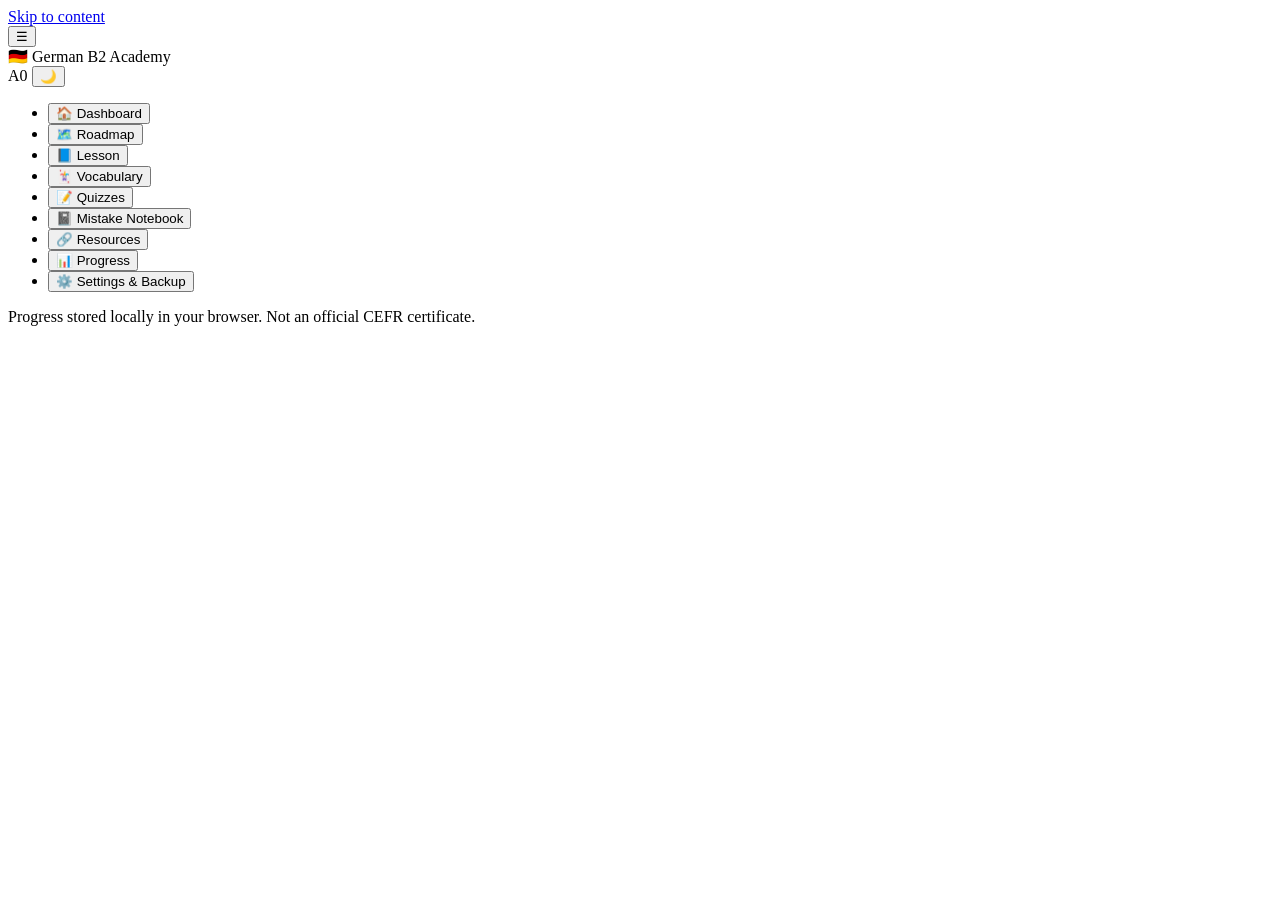
==== index.html @ 7a671cd4 "Rename index.html.html to index.html" ====
<!DOCTYPE html>
<html lang="en" dir="ltr">
<head>
<meta charset="utf-8">
<meta name="viewport" content="width=device-width, initial-scale=1">
<title>German B2 Academy</title>
<link rel="manifest" href="manifest.json">
<link rel="stylesheet" href="styles.css">
<meta name="theme-color" content="#1f4e79">
</head>
<body>
<a class="skip-link" href="#main">Skip to content</a>

<header class="topbar">
  <button class="menu-btn" id="menuBtn" aria-label="Toggle navigation" aria-expanded="false">☰</button>
  <div class="brand">🇩🇪 German B2 Academy</div>
  <div class="topbar-actions">
    <span class="level-pill" id="levelPill" title="Estimated level">A0</span>
    <button class="icon-btn" id="themeBtn" aria-label="Toggle dark mode">🌙</button>
  </div>
</header>

<nav class="sidebar" id="sidebar" aria-label="Main navigation">
  <ul>
    <li><button data-view="dashboard" class="nav-link active">🏠 Dashboard</button></li>
    <li><button data-view="roadmap"   class="nav-link">🗺️ Roadmap</button></li>
    <li><button data-view="lesson"    class="nav-link">📘 Lesson</button></li>
    <li><button data-view="vocab"     class="nav-link">🃏 Vocabulary</button></li>
    <li><button data-view="quiz"      class="nav-link">📝 Quizzes</button></li>
    <li><button data-view="mistakes"  class="nav-link">📓 Mistake Notebook</button></li>
    <li><button data-view="resources" class="nav-link">🔗 Resources</button></li>
    <li><button data-view="progress"  class="nav-link">📊 Progress</button></li>
    <li><button data-view="settings"  class="nav-link">⚙️ Settings &amp; Backup</button></li>
  </ul>
</nav>

<main id="main" class="content" tabindex="-1">
  <noscript>This app requires JavaScript. Please enable it.</noscript>
</main>

<footer class="site-footer">
  <p>Progress stored locally in your browser. Not an official CEFR certificate.</p>
</footer>

<script src="app.js" defer></script>
</body>
</html>
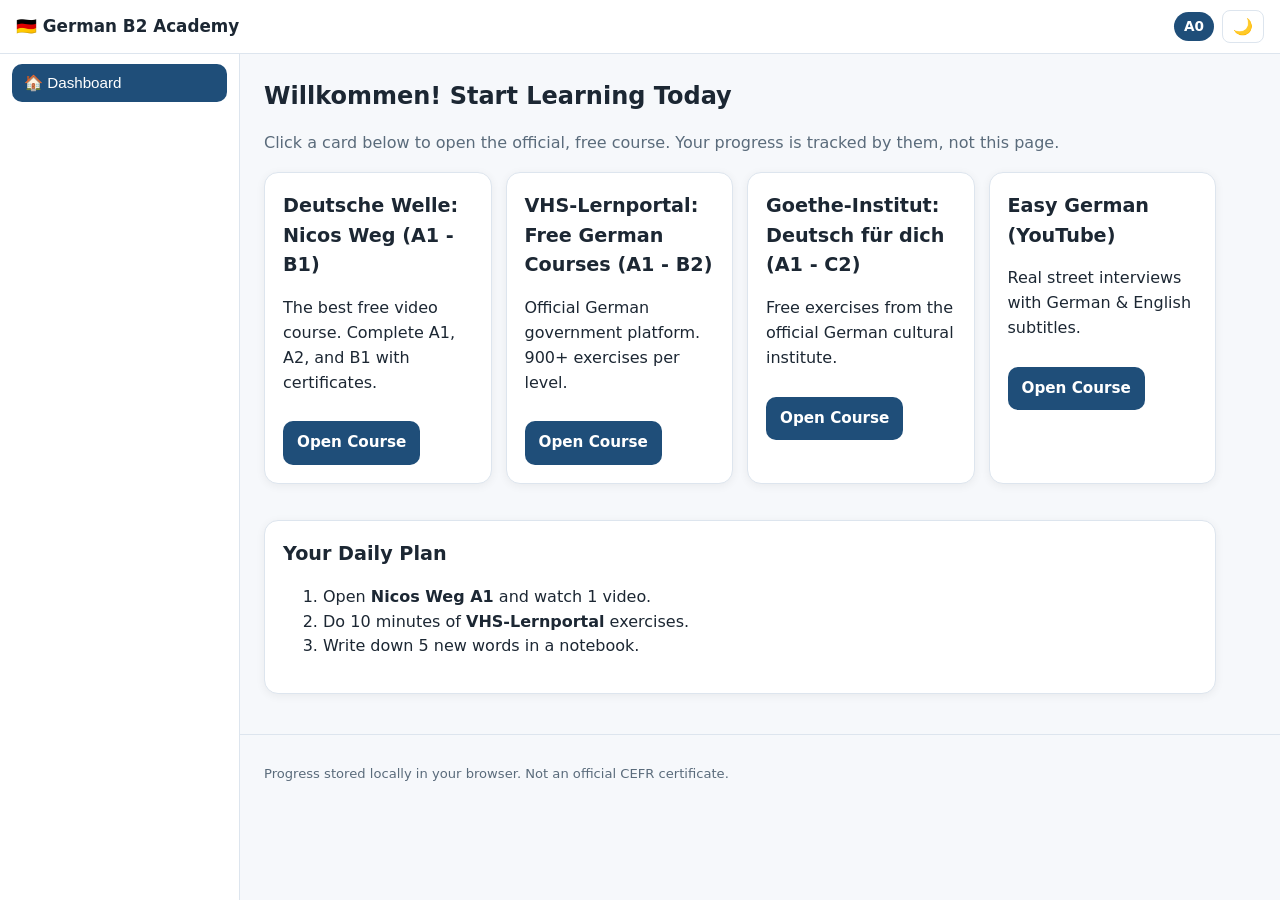
==== commit 983cc0d3: "Update index.html" ====
--- a/index.html
+++ b/index.html
@@ -23,6 +23,7 @@
 <nav class="sidebar" id="sidebar" aria-label="Main navigation">
   <ul>
     <li><button data-view="dashboard" class="nav-link active">🏠 Dashboard</button></li>
+    <!--
     <li><button data-view="roadmap"   class="nav-link">🗺️ Roadmap</button></li>
     <li><button data-view="lesson"    class="nav-link">📘 Lesson</button></li>
     <li><button data-view="vocab"     class="nav-link">🃏 Vocabulary</button></li>
@@ -30,7 +31,7 @@
     <li><button data-view="mistakes"  class="nav-link">📓 Mistake Notebook</button></li>
     <li><button data-view="resources" class="nav-link">🔗 Resources</button></li>
     <li><button data-view="progress"  class="nav-link">📊 Progress</button></li>
-    <li><button data-view="settings"  class="nav-link">⚙️ Settings &amp; Backup</button></li>
+    <li><button data-view="settings"  class="nav-link">⚙️ Settings &amp; Backup</button></li> -->
   </ul>
 </nav>
 
--- a/styles.css
+++ b/styles.css
@@ -0,0 +1,120 @@
+:root{
+  --bg:#f6f8fb; --fg:#1c2733; --muted:#5a6b7b;
+  --card:#ffffff; --border:#dde5ee; --primary:#1f4e79; --primary-2:#2e7fb8;
+  --ok:#2e7d32; --err:#c62828; --warn:#b26a00;
+  --shadow:0 2px 10px rgba(0,0,0,.06); --radius:14px;
+}
+[data-theme="dark"]{
+  --bg:#0f1720; --fg:#e7eef5; --muted:#9fb1c1; --card:#15202b;
+  --border:#243544; --primary:#4ea3e0; --primary-2:#7ec2ef;
+  --shadow:0 2px 10px rgba(0,0,0,.4);
+}
+*{box-sizing:border-box}
+html,body{margin:0;padding:0;background:var(--bg);color:var(--fg);
+  font-family:system-ui,-apple-system,"Segoe UI",Roboto,Arial,sans-serif;line-height:1.55}
+a{color:var(--primary-2)}
+.skip-link{position:absolute;left:-9999px;top:0;background:var(--primary);color:#fff;padding:8px 12px;z-index:100}
+.skip-link:focus{left:8px;top:8px}
+
+.topbar{display:flex;align-items:center;gap:12px;padding:10px 16px;
+  background:var(--card);border-bottom:1px solid var(--border);position:sticky;top:0;z-index:20}
+.brand{font-weight:700;font-size:1.05rem}
+.topbar-actions{margin-left:auto;display:flex;gap:8px;align-items:center}
+.menu-btn,.icon-btn{background:transparent;border:1px solid var(--border);border-radius:8px;
+  padding:6px 10px;font-size:1rem;cursor:pointer;color:var(--fg)}
+.menu-btn{display:none}
+.level-pill{background:var(--primary);color:#fff;padding:4px 10px;border-radius:999px;
+  font-size:.85rem;font-weight:600}
+
+.sidebar{position:fixed;top:0;left:0;bottom:0;width:240px;background:var(--card);
+  border-right:1px solid var(--border);padding:64px 12px 12px;overflow-y:auto}
+.sidebar ul{list-style:none;padding:0;margin:0}
+.sidebar .nav-link{display:block;width:100%;text-align:left;background:transparent;border:0;
+  padding:10px 12px;border-radius:10px;color:var(--fg);cursor:pointer;
+  font-size:.95rem;margin-bottom:2px}
+.sidebar .nav-link:hover,.sidebar .nav-link.active{background:var(--primary);color:#fff}
+
+.content{margin-left:240px;padding:24px;max-width:1000px}
+.site-footer{margin-left:240px;padding:16px 24px;color:var(--muted);
+  font-size:.82rem;border-top:1px solid var(--border)}
+
+@media (max-width:820px){
+  .menu-btn{display:inline-block}
+  .sidebar{transform:translateX(-100%);transition:transform .2s;z-index:30;
+    box-shadow:var(--shadow)}
+  .sidebar.open{transform:translateX(0)}
+  .content,.site-footer{margin-left:0}
+}
+
+.card{background:var(--card);border:1px solid var(--border);border-radius:var(--radius);
+  padding:18px;box-shadow:var(--shadow);margin-bottom:16px}
+.card h2{margin-top:0}
+.grid{display:grid;grid-template-columns:repeat(auto-fit,minmax(220px,1fr));gap:14px}
+.level-card{padding:16px;border-radius:var(--radius);background:var(--card);
+  border:1px solid var(--border);display:flex;flex-direction:column;gap:6px}
+.level-card .lvl{font-weight:700;color:var(--primary-2)}
+.progress-bar{background:var(--border);border-radius:999px;height:10px;overflow:hidden;margin:6px 0}
+.progress-bar > span{display:block;height:100%;background:var(--primary-2);width:0;transition:width .3s}
+
+.btn{background:var(--primary);color:#fff;border:0;border-radius:10px;padding:10px 14px;
+  font-weight:600;cursor:pointer;font-size:.95rem}
+.btn.secondary{background:transparent;color:var(--primary-2);border:1px solid var(--primary-2)}
+.btn.danger{background:var(--err)}
+.btn:disabled{opacity:.5;cursor:not-allowed}
+
+.q-block{margin:14px 0;padding:14px;border:1px solid var(--border);
+  border-radius:12px;background:var(--card)}
+.q-block .prompt{font-weight:600;margin-bottom:8px}
+.q-block label{display:block;padding:6px 0;cursor:pointer}
+.feedback{margin-top:8px;padding:8px 10px;border-radius:8px;font-size:.92rem}
+.feedback.ok{background:rgba(46,125,50,.12);color:var(--ok);border:1px solid rgba(46,125,50,.35)}
+.feedback.err{background:rgba(198,40,40,.10);color:var(--err);border:1px solid rgba(198,40,40,.3)}
+.feedback.info{background:rgba(46,127,184,.10);color:var(--primary-2);border:1px solid rgba(46,127,184,.35)}
+
+.lesson-section{margin-bottom:22px}
+.lesson-section h3{margin-bottom:8px;color:var(--primary-2)}
+.urdu{direction:rtl;text-align:right;
+  font-family:"Noto Nastaliq Urdu","Jameel Noori Nastaleeq",serif;
+  font-size:1.05rem;line-height:2}
+.de{font-weight:600}
+.en{color:var(--muted)}
+.phrase-table{width:100%;border-collapse:collapse;margin:8px 0;font-size:.94rem}
+.phrase-table th,.phrase-table td{border-bottom:1px solid var(--border);
+  padding:8px;text-align:left;vertical-align:top}
+.phrase-table th{background:rgba(0,0,0,.03);font-weight:600}
+[data-theme="dark"] .phrase-table th{background:rgba(255,255,255,.05)}
+.phrase-table td.urdu-cell{direction:rtl;text-align:right;
+  font-family:"Noto Nastaliq Urdu",serif}
+
+.flashcard{perspective:800px;height:180px;margin:16px 0;cursor:pointer}
+.flashcard .inner{position:relative;width:100%;height:100%;transition:transform .5s;
+  transform-style:preserve-3d}
+.flashcard.flipped .inner{transform:rotateY(180deg)}
+.flashcard .face{position:absolute;inset:0;display:flex;align-items:center;
+  justify-content:center;flex-direction:column;padding:16px;border-radius:var(--radius);
+  background:var(--card);border:1px solid var(--border);backface-visibility:hidden;
+  text-align:center;gap:6px}
+.flashcard .back{transform:rotateY(180deg)}
+
+.chip{display:inline-block;background:rgba(46,127,184,.15);color:var(--primary-2);
+  padding:3px 10px;border-radius:999px;font-size:.82rem;margin:2px 4px 2px 0}
+input[type=text],select,textarea{width:100%;padding:8px 10px;border:1px solid var(--border);
+  border-radius:8px;background:var(--card);color:var(--fg);font-size:1rem;
+  font-family:inherit}
+textarea{min-height:80px;resize:vertical}
+label.field{display:block;margin-bottom:10px;font-size:.92rem;color:var(--muted)}
+label.field > span{display:block;margin-bottom:4px;color:var(--fg);font-weight:600}
+table.data{width:100%;border-collapse:collapse;font-size:.92rem}
+table.data th,table.data td{padding:6px 8px;border-bottom:1px solid var(--border);text-align:left}
+h1{font-size:1.5rem;margin:0 0 6px}
+h2{font-size:1.2rem}
+h3{font-size:1.05rem}
+.muted{color:var(--muted)}
+.row{display:flex;gap:10px;flex-wrap:wrap;align-items:center}
+.row > *{flex:0 0 auto}
+.spacer{flex:1 1 auto}
+.lesson-list{list-style:none;padding:0;margin:0}
+.lesson-list li{padding:10px;border:1px solid var(--border);border-radius:10px;
+  margin-bottom:8px;display:flex;gap:12px;align-items:center}
+.lesson-list .meta{color:var(--muted);font-size:.85rem}
+.lesson-list button{margin-left:auto}
